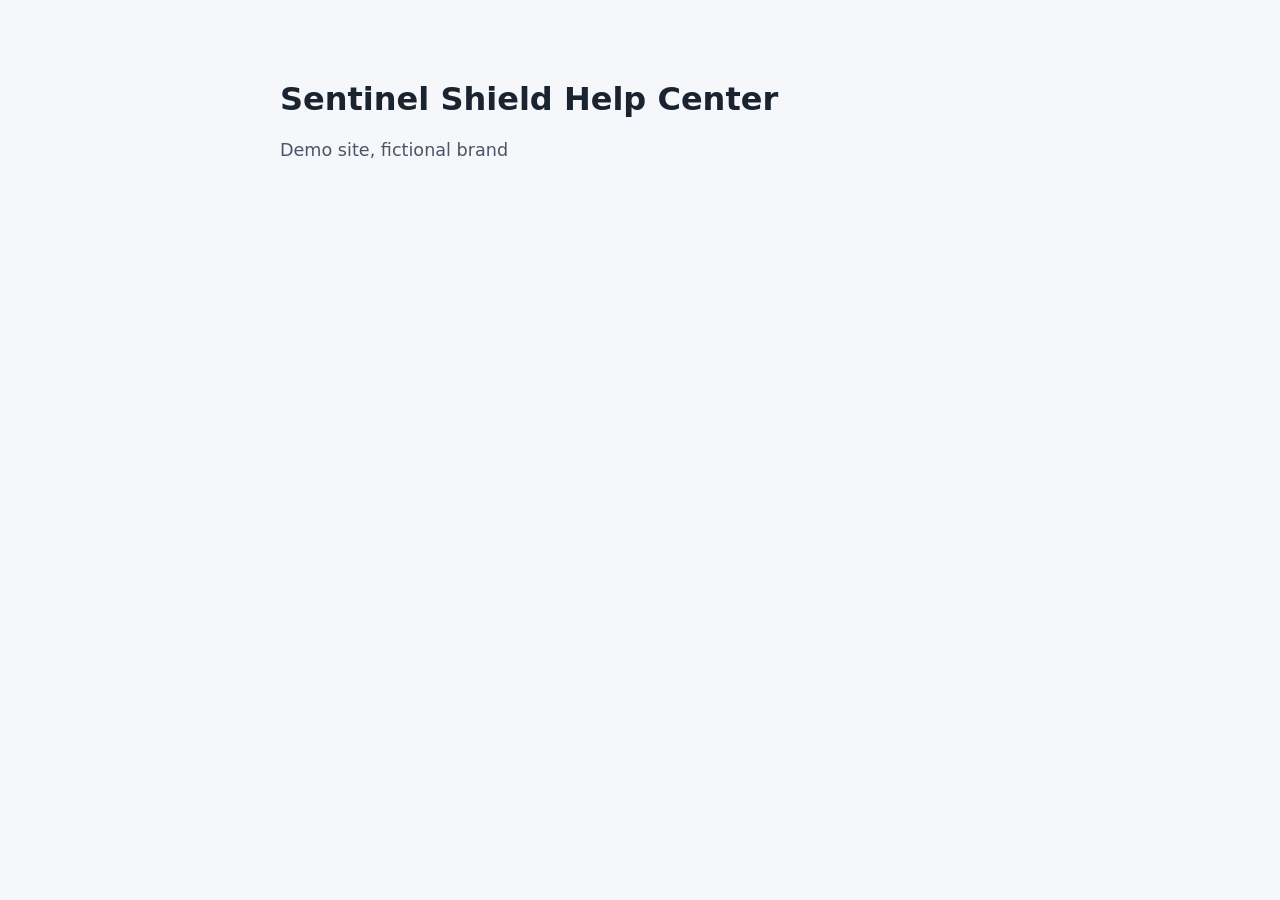
==== index.html @ 1c429069 "Add placeholder index.html" ====
<!DOCTYPE html>
<html lang="en">
<head>
<meta charset="utf-8">
<meta name="viewport" content="width=device-width, initial-scale=1">
<title>Sentinel Shield Help Center</title>
<style>
  body { font-family: system-ui, -apple-system, Segoe UI, Roboto, sans-serif; margin: 0; background: #f5f7fa; color: #1a2330; }
  .wrap { max-width: 720px; margin: 0 auto; padding: 80px 24px; }
  h1 { font-size: 2rem; margin: 0 0 12px; }
  p { font-size: 1.1rem; color: #4a5568; line-height: 1.6; }
</style>
</head>
<body>
  <div class="wrap">
    <h1>Sentinel Shield Help Center</h1>
    <p>Demo site, fictional brand</p>
  </div>
</body>
</html>
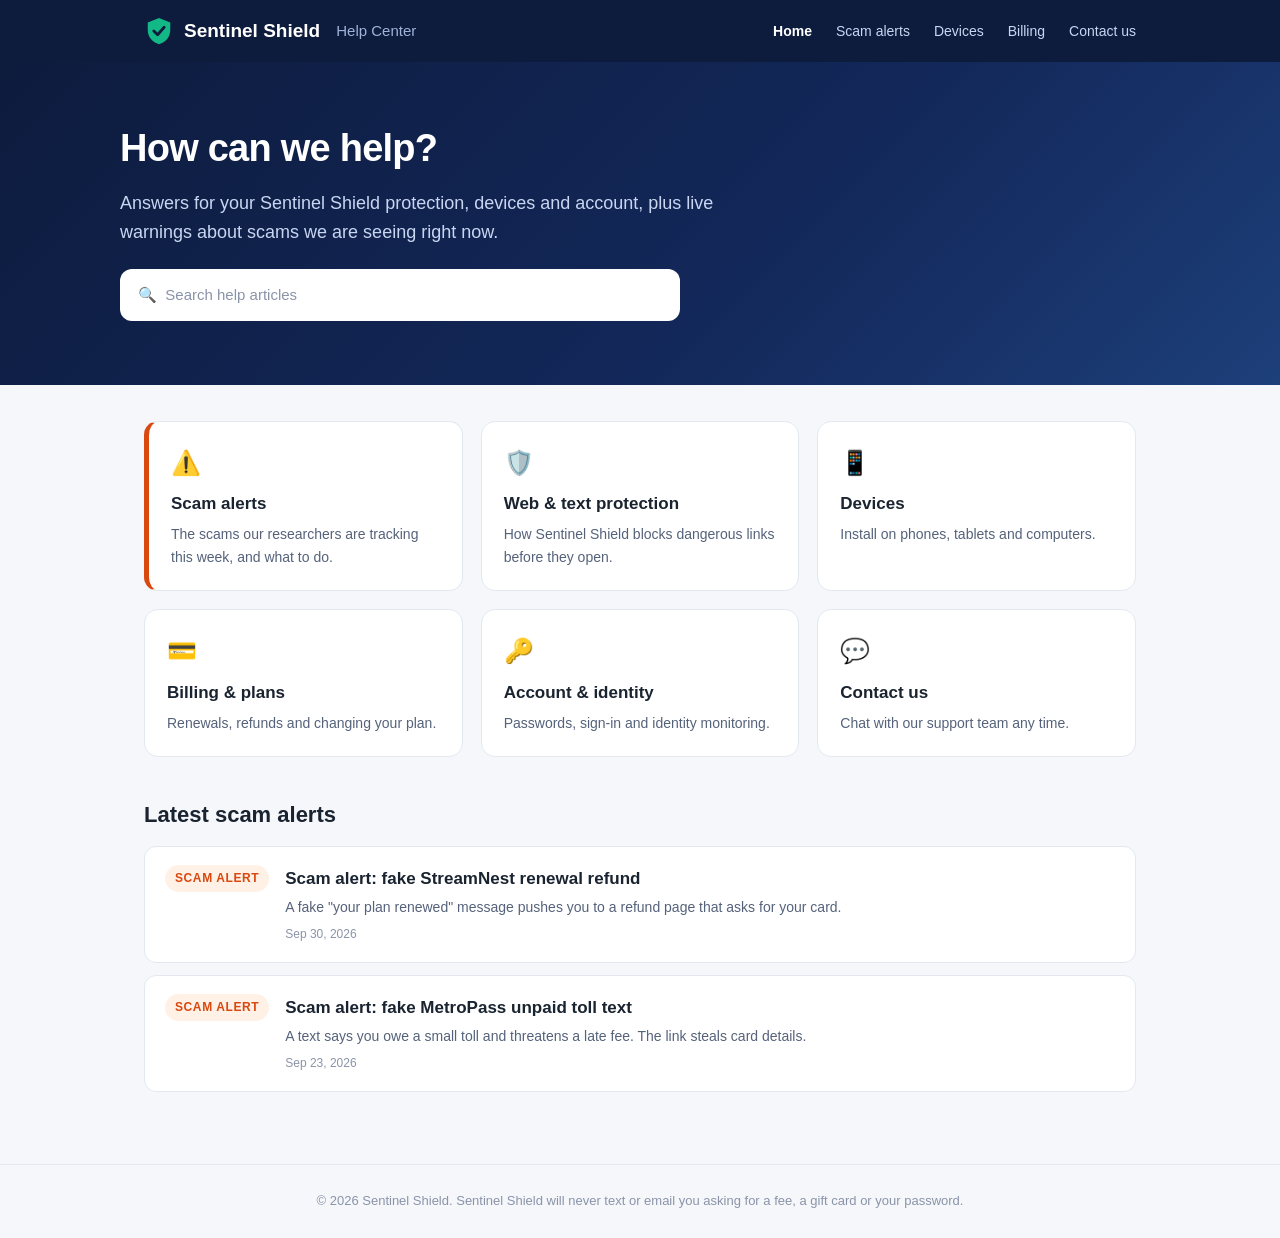
==== commit 50681be3: "Help center: home, Scam alerts index, two alerts, article template" ====
--- a/index.html
+++ b/index.html
@@ -4,17 +4,28 @@
 <meta charset="utf-8">
 <meta name="viewport" content="width=device-width, initial-scale=1">
 <title>Sentinel Shield Help Center</title>
-<style>
-  body { font-family: system-ui, -apple-system, Segoe UI, Roboto, sans-serif; margin: 0; background: #f5f7fa; color: #1a2330; }
-  .wrap { max-width: 720px; margin: 0 auto; padding: 80px 24px; }
-  h1 { font-size: 2rem; margin: 0 0 12px; }
-  p { font-size: 1.1rem; color: #4a5568; line-height: 1.6; }
-</style>
+<link rel="stylesheet" href="./assets/style.css">
 </head>
 <body>
-  <div class="wrap">
-    <h1>Sentinel Shield Help Center</h1>
-    <p>Demo site, fictional brand</p>
-  </div>
+<header class="site"><div class="bar"><a class="brand" href="./"><svg viewBox="0 0 32 32" aria-hidden="true"><path d="M16 2 4 7v8c0 7.5 5.1 13.4 12 15 6.9-1.6 12-7.5 12-15V7z" fill="#12b886"/><path d="m10.5 16 4 4 7-8" stroke="#0d1b3d" stroke-width="3" fill="none" stroke-linecap="round" stroke-linejoin="round"/></svg>Sentinel Shield <em>Help Center</em></a><nav><a href="./" class=on>Home</a><a href="./alerts/">Scam alerts</a><a href="./#">Devices</a><a href="./#">Billing</a><a href="./#">Contact us</a></nav></div></header>
+<section class="hero"><div class="in"><h1>How can we help?</h1><p>Answers for your Sentinel Shield protection, devices and account, plus live warnings about scams we are seeing right now.</p><div class="search">🔍 &nbsp;Search help articles</div></div></section>
+<main class="wrap">
+<div class="grid">
+<a class="tile alert" href="alerts/"><div class="ic">⚠️</div><h3>Scam alerts</h3><p>The scams our researchers are tracking this week, and what to do.</p></a>
+<a class="tile" href="#"><div class="ic">🛡️</div><h3>Web &amp; text protection</h3><p>How Sentinel Shield blocks dangerous links before they open.</p></a>
+<a class="tile" href="#"><div class="ic">📱</div><h3>Devices</h3><p>Install on phones, tablets and computers.</p></a>
+<a class="tile" href="#"><div class="ic">💳</div><h3>Billing &amp; plans</h3><p>Renewals, refunds and changing your plan.</p></a>
+<a class="tile" href="#"><div class="ic">🔑</div><h3>Account &amp; identity</h3><p>Passwords, sign-in and identity monitoring.</p></a>
+<a class="tile" href="#"><div class="ic">💬</div><h3>Contact us</h3><p>Chat with our support team any time.</p></a>
+</div>
+<h2 class="sec">Latest scam alerts</h2>
+<ul class="alerts-list">
+<!-- LATEST:START (newest first, keep 3) -->
+<li><span class="tag">Scam alert</span><div><a href="alerts/streamnest-renewal-refund-scam.html">Scam alert: fake StreamNest renewal refund</a><p>A fake "your plan renewed" message pushes you to a refund page that asks for your card.</p><div class="meta">Sep 30, 2026</div></div></li>
+<li><span class="tag">Scam alert</span><div><a href="alerts/metropass-unpaid-toll-text.html">Scam alert: fake MetroPass unpaid toll text</a><p>A text says you owe a small toll and threatens a late fee. The link steals card details.</p><div class="meta">Sep 23, 2026</div></div></li>
+<!-- LATEST:END -->
+</ul>
+</main>
+<footer class="site">© 2026 Sentinel Shield. Sentinel Shield will never text or email you asking for a fee, a gift card or your password.</footer>
 </body>
 </html>
--- a/assets/style.css
+++ b/assets/style.css
@@ -0,0 +1,47 @@
+:root{--navy:#0d1b3d;--navy2:#13285a;--emerald:#12b886;--emerald-d:#0c8f68;--ink:#1a2330;--muted:#55627a;--line:#e3e8f0;--bg:#f5f7fb;--warn:#d9480f;}
+*{box-sizing:border-box}
+body{margin:0;font-family:Inter,"Segoe UI",Roboto,Arial,sans-serif;background:var(--bg);color:var(--ink);line-height:1.6}
+a{color:#1c5fd1}
+header.site{background:var(--navy);color:#fff}
+header.site .bar{max-width:1040px;margin:0 auto;padding:16px 24px;display:flex;align-items:center;justify-content:space-between}
+.brand{display:flex;align-items:center;gap:10px;color:#fff;text-decoration:none;font-weight:800;font-size:19px}
+.brand svg{width:30px;height:30px}
+.brand em{font-style:normal;font-weight:500;color:#9fb3d9;margin-left:6px;font-size:15px}
+header.site nav a{color:#c9d6f2;text-decoration:none;margin-left:24px;font-size:14px}
+header.site nav a.on{color:#fff;font-weight:600}
+.hero{background:linear-gradient(135deg,var(--navy) 0%,var(--navy2) 60%,#1d3f7a 100%);color:#fff;padding:56px 24px 64px}
+.hero .in{max-width:1040px;margin:0 auto}
+.hero h1{font-size:38px;margin:0 0 10px;letter-spacing:-.02em}
+.hero p{color:#c9d6f2;font-size:18px;margin:0 0 22px;max-width:640px}
+.search{display:flex;max-width:560px;background:#fff;border-radius:12px;padding:14px 18px;color:#8a94a8;font-size:15px}
+.wrap{max-width:1040px;margin:0 auto;padding:36px 24px 60px}
+.grid{display:grid;grid-template-columns:repeat(3,1fr);gap:18px}
+.tile{background:#fff;border:1px solid var(--line);border-radius:14px;padding:22px;text-decoration:none;color:var(--ink);display:block}
+.tile:hover{border-color:var(--emerald)}
+.tile h3{margin:8px 0 6px;font-size:17px}
+.tile p{margin:0;color:var(--muted);font-size:14px}
+.tile .ic{font-size:24px}
+.tile.alert{border-left:5px solid var(--warn)}
+h2.sec{font-size:22px;margin:40px 0 14px}
+.alerts-list{list-style:none;padding:0;margin:0}
+.alerts-list li{background:#fff;border:1px solid var(--line);border-radius:12px;padding:18px 20px;margin-bottom:12px;display:flex;gap:16px;align-items:flex-start}
+.alerts-list .tag{flex:none;background:#fff1e6;color:var(--warn);font-weight:700;font-size:12px;padding:4px 10px;border-radius:999px;text-transform:uppercase;letter-spacing:.05em}
+.alerts-list a{font-weight:700;font-size:17px;text-decoration:none;color:var(--ink)}
+.alerts-list a:hover{color:#1c5fd1}
+.alerts-list p{margin:4px 0 0;color:var(--muted);font-size:14px}
+.alerts-list .meta{font-size:12px;color:#8a94a8;margin-top:6px}
+article{margin:0 auto;background:#fff;border:1px solid var(--line);border-radius:16px;padding:36px 40px;max-width:820px}
+article .crumbs{font-size:13px;color:#8a94a8;margin-bottom:10px}
+article .crumbs a{color:#8a94a8}
+article h1{font-size:32px;line-height:1.2;margin:6px 0 10px;letter-spacing:-.01em}
+article .meta{color:#8a94a8;font-size:14px;margin-bottom:22px}
+article .badge{display:inline-block;background:#fff1e6;color:var(--warn);font-weight:700;font-size:12px;padding:4px 10px;border-radius:999px;text-transform:uppercase;letter-spacing:.05em}
+article h2{font-size:20px;margin:28px 0 8px}
+article figure{margin:18px 0;background:#f2f4f8;border-radius:12px;padding:16px;text-align:center}
+article figure img{max-width:100%;max-height:520px;border-radius:8px;box-shadow:0 4px 18px rgba(0,0,0,.12)}
+article figcaption{font-size:13px;color:var(--muted);margin-top:8px}
+.protected{display:flex;gap:14px;align-items:center;background:#e6f8f1;border:1px solid #b4ead6;border-radius:12px;padding:16px 18px;margin-top:26px}
+.protected .shield{font-size:26px}
+.protected b{color:var(--emerald-d)}
+footer.site{border-top:1px solid var(--line);color:#8a94a8;font-size:13px;text-align:center;padding:26px}
+@media(max-width:820px){.grid{grid-template-columns:1fr}article{padding:24px}}
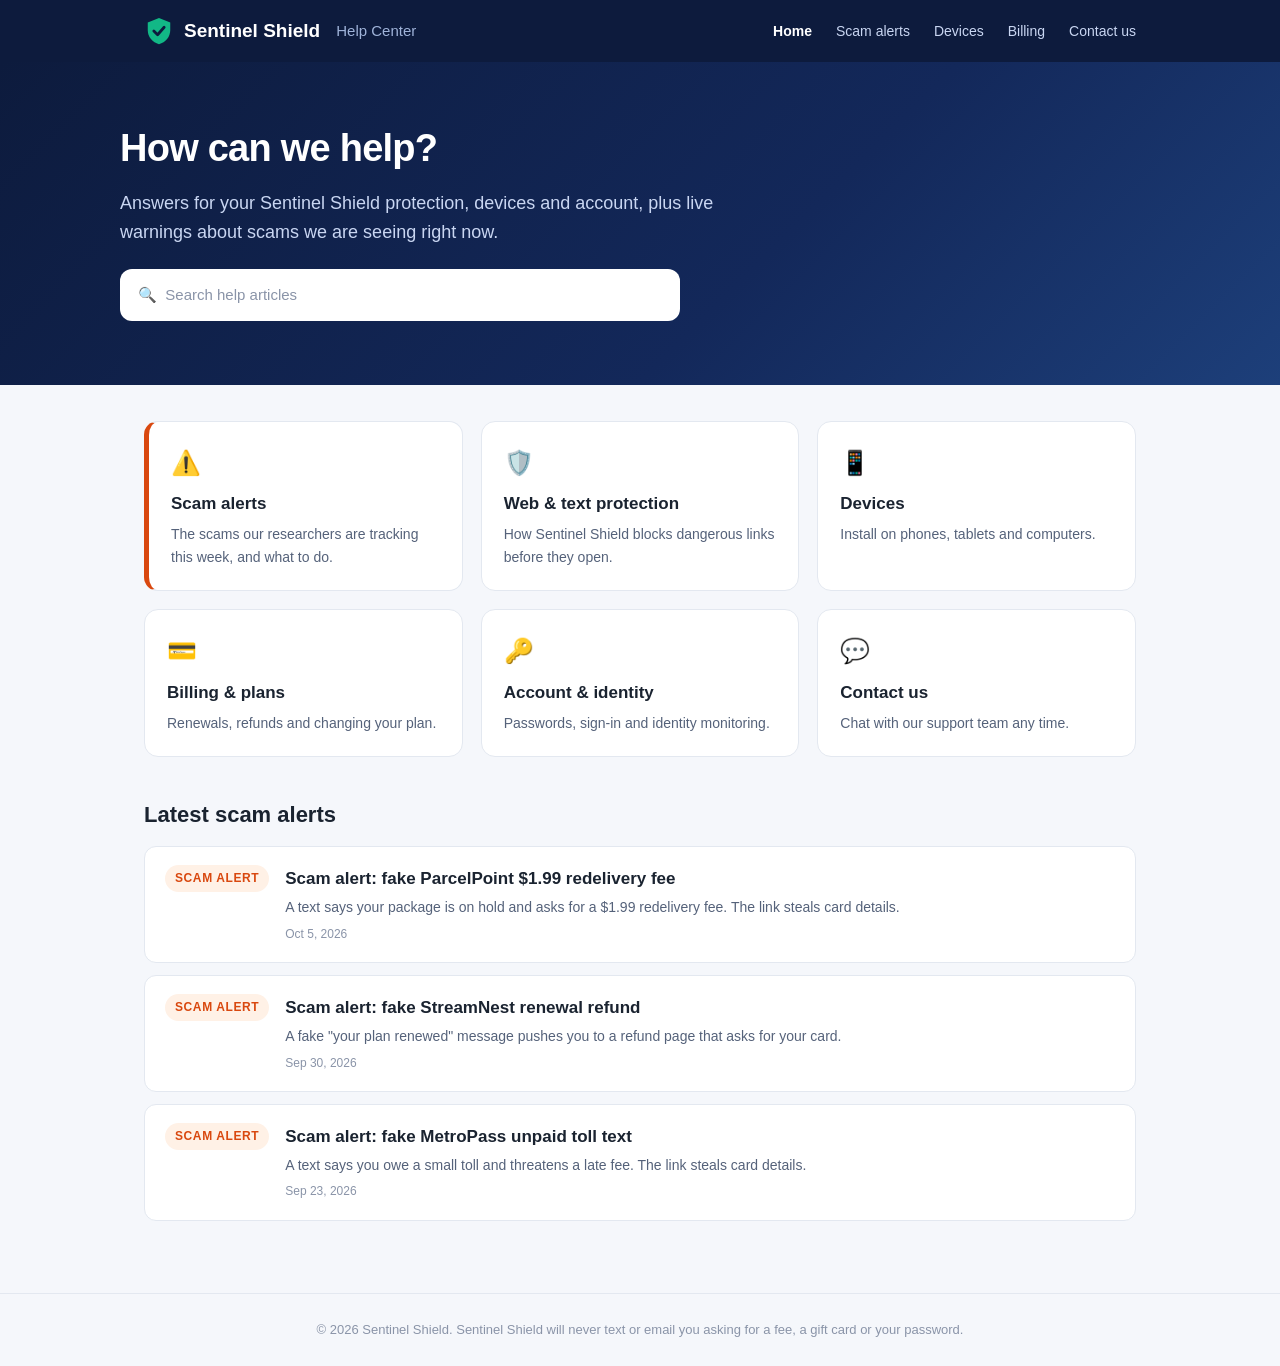
==== commit dc9865aa: "Publish ParcelPoint redelivery fee scam alert (SEN-5) Add the Trust & Safety approved help-center al" ====
--- a/index.html
+++ b/index.html
@@ -21,6 +21,7 @@
 <h2 class="sec">Latest scam alerts</h2>
 <ul class="alerts-list">
 <!-- LATEST:START (newest first, keep 3) -->
+<li><span class="tag">Scam alert</span><div><a href="alerts/parcelpoint-redelivery-fee.html">Scam alert: fake ParcelPoint $1.99 redelivery fee</a><p>A text says your package is on hold and asks for a $1.99 redelivery fee. The link steals card details.</p><div class="meta">Oct 5, 2026</div></div></li>
 <li><span class="tag">Scam alert</span><div><a href="alerts/streamnest-renewal-refund-scam.html">Scam alert: fake StreamNest renewal refund</a><p>A fake "your plan renewed" message pushes you to a refund page that asks for your card.</p><div class="meta">Sep 30, 2026</div></div></li>
 <li><span class="tag">Scam alert</span><div><a href="alerts/metropass-unpaid-toll-text.html">Scam alert: fake MetroPass unpaid toll text</a><p>A text says you owe a small toll and threatens a late fee. The link steals card details.</p><div class="meta">Sep 23, 2026</div></div></li>
 <!-- LATEST:END -->
